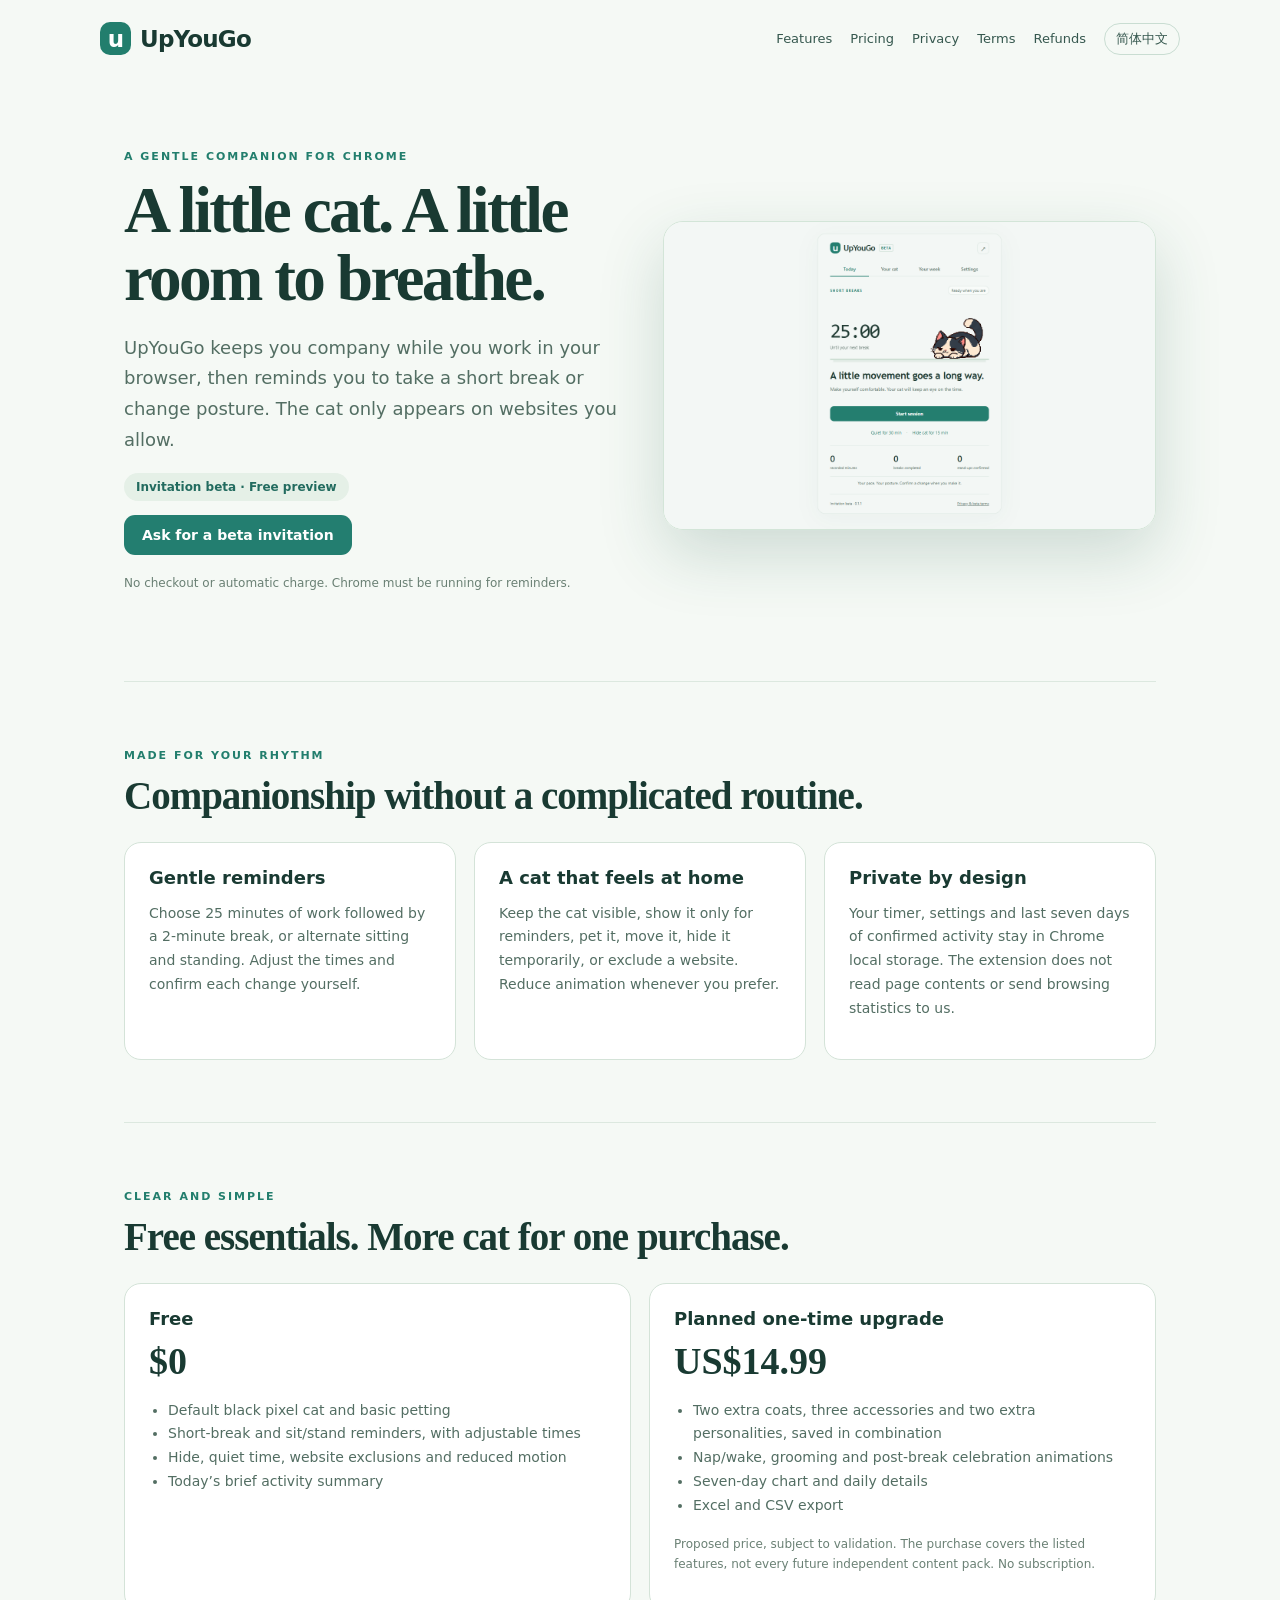
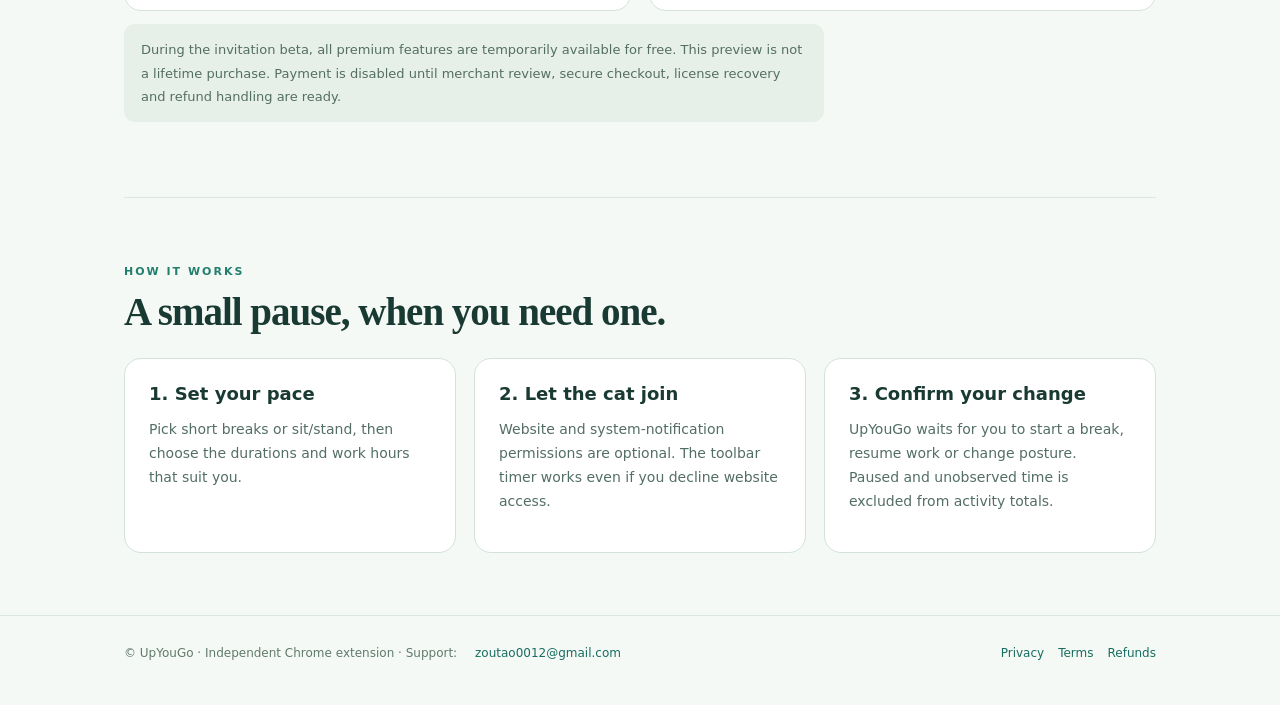
==== index.html @ 4191d061 "Publish UpYouGo beta product website" ====
<!doctype html><html lang="en"><head><meta charset="utf-8"><meta name="viewport" content="width=device-width, initial-scale=1"><title>UpYouGo — a little cat for a better workday</title><meta name="description" content="A quiet pixel cat and gentle break reminders for Chrome. Free essentials and an upcoming one-time premium upgrade."><link rel="stylesheet" href="style.css"></head><body>
<header class="wrap nav"><a class="brand" href="index.html"><span class="mark">u</span>UpYouGo</a><nav class="links" aria-label="Main navigation"><a href="#features">Features</a><a href="#pricing">Pricing</a><a href="privacy.html">Privacy</a><a href="terms.html">Terms</a><a href="refunds.html">Refunds</a><a class="lang" href="index-zh.html" lang="zh-CN">简体中文</a></nav></header>
<main class="wrap"><section class="hero"><div><span class="eyebrow">A gentle companion for Chrome</span><h1>A little cat. A little room to breathe.</h1><p>UpYouGo keeps you company while you work in your browser, then reminds you to take a short break or change posture. The cat only appears on websites you allow.</p><span class="badge">Invitation beta · Free preview</span><br><a class="cta" href="mailto:zoutao0012@gmail.com?subject=UpYouGo%20invitation%20beta">Ask for a beta invitation</a><p class="subtle">No checkout or automatic charge. Chrome must be running for reminders.</p></div><img src="images/timer.png" alt="UpYouGo Chrome extension timer with a pixel cat"></section>
<section class="section" id="features"><span class="eyebrow">Made for your rhythm</span><h2>Companionship without a complicated routine.</h2><div class="grid"><div class="card"><h3>Gentle reminders</h3><p>Choose 25 minutes of work followed by a 2-minute break, or alternate sitting and standing. Adjust the times and confirm each change yourself.</p></div><div class="card"><h3>A cat that feels at home</h3><p>Keep the cat visible, show it only for reminders, pet it, move it, hide it temporarily, or exclude a website. Reduce animation whenever you prefer.</p></div><div class="card"><h3>Private by design</h3><p>Your timer, settings and last seven days of confirmed activity stay in Chrome local storage. The extension does not read page contents or send browsing statistics to us.</p></div></div></section>
<section class="section" id="pricing"><span class="eyebrow">Clear and simple</span><h2>Free essentials. More cat for one purchase.</h2><div class="pricing"><div class="card"><h3>Free</h3><div class="price">$0</div><ul><li>Default black pixel cat and basic petting</li><li>Short-break and sit/stand reminders, with adjustable times</li><li>Hide, quiet time, website exclusions and reduced motion</li><li>Today’s brief activity summary</li></ul></div><div class="card"><h3>Planned one-time upgrade</h3><div class="price">US$14.99</div><ul><li>Two extra coats, three accessories and two extra personalities, saved in combination</li><li>Nap/wake, grooming and post-break celebration animations</li><li>Seven-day chart and daily details</li><li>Excel and CSV export</li></ul><p class="subtle">Proposed price, subject to validation. The purchase covers the listed features, not every future independent content pack. No subscription.</p></div></div><p class="note">During the invitation beta, all premium features are temporarily available for free. This preview is not a lifetime purchase. Payment is disabled until merchant review, secure checkout, license recovery and refund handling are ready.</p></section>
<section class="section"><span class="eyebrow">How it works</span><h2>A small pause, when you need one.</h2><div class="grid"><div class="card"><h3>1. Set your pace</h3><p>Pick short breaks or sit/stand, then choose the durations and work hours that suit you.</p></div><div class="card"><h3>2. Let the cat join</h3><p>Website and system-notification permissions are optional. The toolbar timer works even if you decline website access.</p></div><div class="card"><h3>3. Confirm your change</h3><p>UpYouGo waits for you to start a break, resume work or change posture. Paused and unobserved time is excluded from activity totals.</p></div></div></section>
</main><footer><div class="wrap"><span>© UpYouGo · Independent Chrome extension · Support: <a href="mailto:zoutao0012@gmail.com">zoutao0012@gmail.com</a></span><span><a href="privacy.html">Privacy</a><a href="terms.html">Terms</a><a href="refunds.html">Refunds</a></span></div></footer></body></html>
---- style.css ----
:root{font-family:Inter,ui-sans-serif,system-ui,-apple-system,"Segoe UI",sans-serif;color:#193a32;background:#f5f9f5;font-synthesis:none}*{box-sizing:border-box}body{margin:0}a{color:#176d60}button{font:inherit}.wrap{max-width:1080px;margin:auto;padding:0 24px}.nav{display:flex;align-items:center;justify-content:space-between;gap:20px;padding:22px 0}.brand{display:flex;align-items:center;gap:9px;text-decoration:none;color:#193a32;font-weight:800;font-size:23px;letter-spacing:-.8px}.mark{display:grid;place-items:center;width:31px;height:33px;border-radius:10px;background:#227e6d;color:white;font-weight:900}.links{display:flex;gap:18px;align-items:center;flex-wrap:wrap;font-size:13px}.links a{text-decoration:none;color:#35574e}.links a:hover{text-decoration:underline}.lang{border:1px solid #c9ddd2;border-radius:20px;padding:6px 11px}.hero{display:grid;grid-template-columns:1fr 1fr;align-items:center;gap:46px;padding:68px 0 75px}.eyebrow{text-transform:uppercase;letter-spacing:2px;font-size:11px;font-weight:800;color:#227e6d}.hero h1{font-family:Georgia,serif;font-size:clamp(44px,5.1vw,69px);letter-spacing:-2.7px;line-height:1.04;margin:13px 0 20px}.hero p{font-size:18px;line-height:1.7;color:#536e63;max-width:530px}.hero img{width:100%;border-radius:20px;box-shadow:0 24px 65px #225a4630;border:1px solid #d3e5d8}.badge{display:inline-block;background:#e5f0e7;border-radius:20px;padding:7px 12px;font-weight:700;font-size:12px;color:#226b5f}.cta{display:inline-block;background:#237e70;color:#fff;text-decoration:none;border-radius:11px;padding:12px 18px;font-size:14px;font-weight:700;margin:14px 8px 6px 0}.cta:hover{background:#176a5d}.subtle{font-size:12px!important;color:#6a8074!important}.section{padding:62px 0;border-top:1px solid #dce8df}.section h2{font-family:Georgia,serif;font-size:39px;letter-spacing:-1px;margin:10px 0 24px}.section>p{max-width:700px;line-height:1.8;color:#536e63}.grid{display:grid;grid-template-columns:repeat(3,1fr);gap:18px}.card{border:1px solid #d4e3d8;background:white;border-radius:17px;padding:24px}.card h3{font-size:18px;margin:0 0 10px}.card p,.card li{color:#536e63;line-height:1.7;font-size:14px}.card ul{padding-left:19px}.card img{width:100%;border-radius:10px}.pricing{display:grid;grid-template-columns:1fr 1fr;gap:18px}.price{font:700 38px Georgia,serif;margin:10px 0}.note{padding:14px 17px;background:#e7f0e8;border-radius:11px;color:#29594c;font-size:13px;line-height:1.6}.legal{max-width:780px;padding:50px 24px 85px}.legal h1{font:700 48px Georgia,serif;letter-spacing:-1.5px}.legal h2{font-size:20px;margin:36px 0 10px}.legal p,.legal li{line-height:1.8;color:#455f55}.legal ul{padding-left:22px}footer{border-top:1px solid #dce8df;padding:30px 0 45px;color:#607a6d;font-size:12px}footer .wrap{display:flex;justify-content:space-between;gap:18px;flex-wrap:wrap}footer a{margin-left:14px;text-decoration:none}@media(max-width:760px){.hero,.pricing{grid-template-columns:1fr}.hero{padding:40px 0}.grid{grid-template-columns:1fr}.links{gap:10px}.hero h1{font-size:48px}}
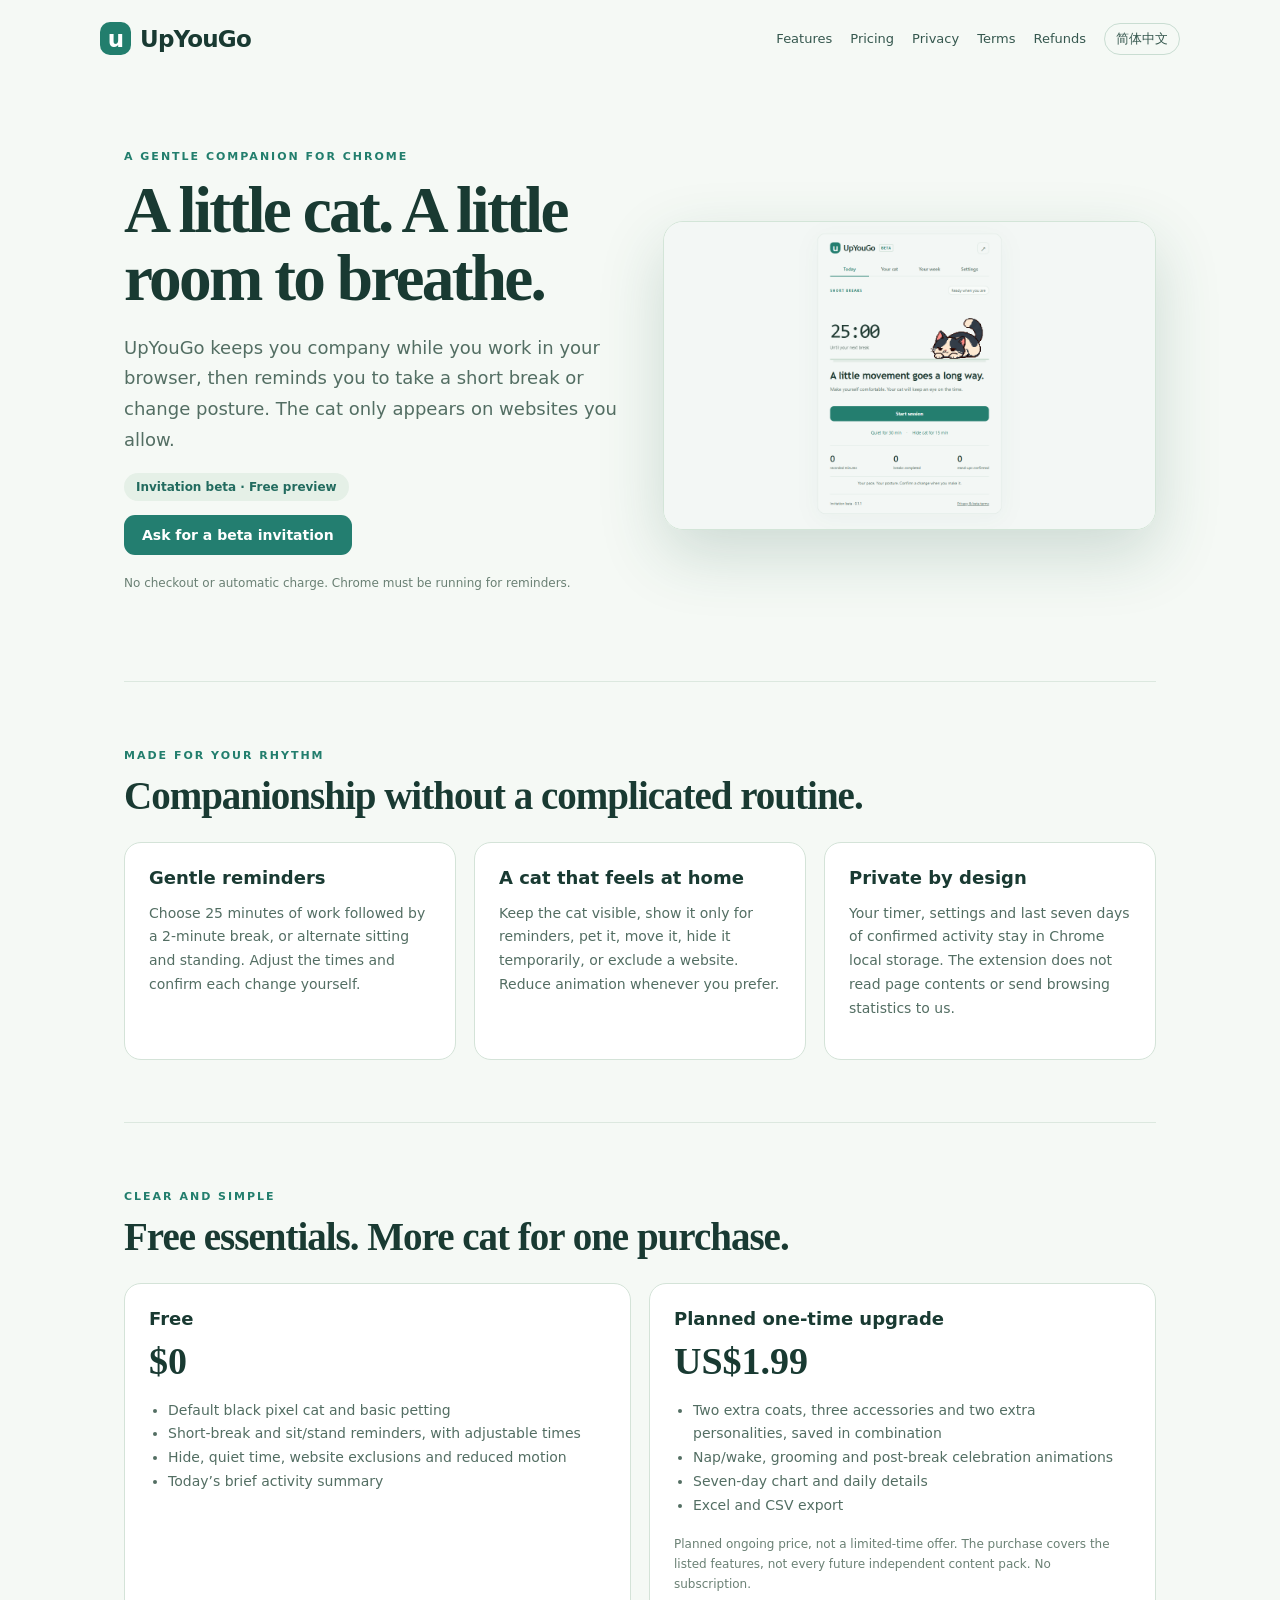
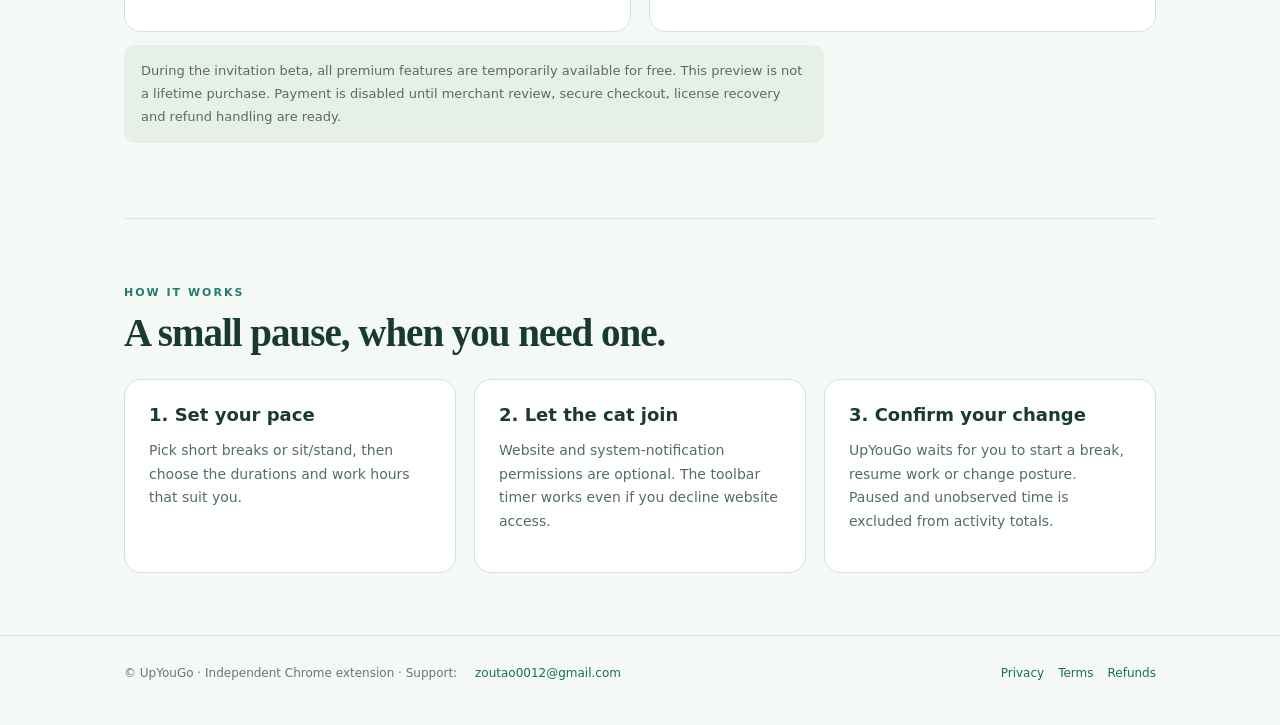
==== commit bf5e4085: "Set planned buyout price to US$1.99" ====
--- a/index.html
+++ b/index.html
@@ -2,6 +2,6 @@
 <header class="wrap nav"><a class="brand" href="index.html"><span class="mark">u</span>UpYouGo</a><nav class="links" aria-label="Main navigation"><a href="#features">Features</a><a href="#pricing">Pricing</a><a href="privacy.html">Privacy</a><a href="terms.html">Terms</a><a href="refunds.html">Refunds</a><a class="lang" href="index-zh.html" lang="zh-CN">简体中文</a></nav></header>
 <main class="wrap"><section class="hero"><div><span class="eyebrow">A gentle companion for Chrome</span><h1>A little cat. A little room to breathe.</h1><p>UpYouGo keeps you company while you work in your browser, then reminds you to take a short break or change posture. The cat only appears on websites you allow.</p><span class="badge">Invitation beta · Free preview</span><br><a class="cta" href="mailto:zoutao0012@gmail.com?subject=UpYouGo%20invitation%20beta">Ask for a beta invitation</a><p class="subtle">No checkout or automatic charge. Chrome must be running for reminders.</p></div><img src="images/timer.png" alt="UpYouGo Chrome extension timer with a pixel cat"></section>
 <section class="section" id="features"><span class="eyebrow">Made for your rhythm</span><h2>Companionship without a complicated routine.</h2><div class="grid"><div class="card"><h3>Gentle reminders</h3><p>Choose 25 minutes of work followed by a 2-minute break, or alternate sitting and standing. Adjust the times and confirm each change yourself.</p></div><div class="card"><h3>A cat that feels at home</h3><p>Keep the cat visible, show it only for reminders, pet it, move it, hide it temporarily, or exclude a website. Reduce animation whenever you prefer.</p></div><div class="card"><h3>Private by design</h3><p>Your timer, settings and last seven days of confirmed activity stay in Chrome local storage. The extension does not read page contents or send browsing statistics to us.</p></div></div></section>
-<section class="section" id="pricing"><span class="eyebrow">Clear and simple</span><h2>Free essentials. More cat for one purchase.</h2><div class="pricing"><div class="card"><h3>Free</h3><div class="price">$0</div><ul><li>Default black pixel cat and basic petting</li><li>Short-break and sit/stand reminders, with adjustable times</li><li>Hide, quiet time, website exclusions and reduced motion</li><li>Today’s brief activity summary</li></ul></div><div class="card"><h3>Planned one-time upgrade</h3><div class="price">US$14.99</div><ul><li>Two extra coats, three accessories and two extra personalities, saved in combination</li><li>Nap/wake, grooming and post-break celebration animations</li><li>Seven-day chart and daily details</li><li>Excel and CSV export</li></ul><p class="subtle">Proposed price, subject to validation. The purchase covers the listed features, not every future independent content pack. No subscription.</p></div></div><p class="note">During the invitation beta, all premium features are temporarily available for free. This preview is not a lifetime purchase. Payment is disabled until merchant review, secure checkout, license recovery and refund handling are ready.</p></section>
+<section class="section" id="pricing"><span class="eyebrow">Clear and simple</span><h2>Free essentials. More cat for one purchase.</h2><div class="pricing"><div class="card"><h3>Free</h3><div class="price">$0</div><ul><li>Default black pixel cat and basic petting</li><li>Short-break and sit/stand reminders, with adjustable times</li><li>Hide, quiet time, website exclusions and reduced motion</li><li>Today’s brief activity summary</li></ul></div><div class="card"><h3>Planned one-time upgrade</h3><div class="price">US$1.99</div><ul><li>Two extra coats, three accessories and two extra personalities, saved in combination</li><li>Nap/wake, grooming and post-break celebration animations</li><li>Seven-day chart and daily details</li><li>Excel and CSV export</li></ul><p class="subtle">Planned ongoing price, not a limited-time offer. The purchase covers the listed features, not every future independent content pack. No subscription.</p></div></div><p class="note">During the invitation beta, all premium features are temporarily available for free. This preview is not a lifetime purchase. Payment is disabled until merchant review, secure checkout, license recovery and refund handling are ready.</p></section>
 <section class="section"><span class="eyebrow">How it works</span><h2>A small pause, when you need one.</h2><div class="grid"><div class="card"><h3>1. Set your pace</h3><p>Pick short breaks or sit/stand, then choose the durations and work hours that suit you.</p></div><div class="card"><h3>2. Let the cat join</h3><p>Website and system-notification permissions are optional. The toolbar timer works even if you decline website access.</p></div><div class="card"><h3>3. Confirm your change</h3><p>UpYouGo waits for you to start a break, resume work or change posture. Paused and unobserved time is excluded from activity totals.</p></div></div></section>
 </main><footer><div class="wrap"><span>© UpYouGo · Independent Chrome extension · Support: <a href="mailto:zoutao0012@gmail.com">zoutao0012@gmail.com</a></span><span><a href="privacy.html">Privacy</a><a href="terms.html">Terms</a><a href="refunds.html">Refunds</a></span></div></footer></body></html>
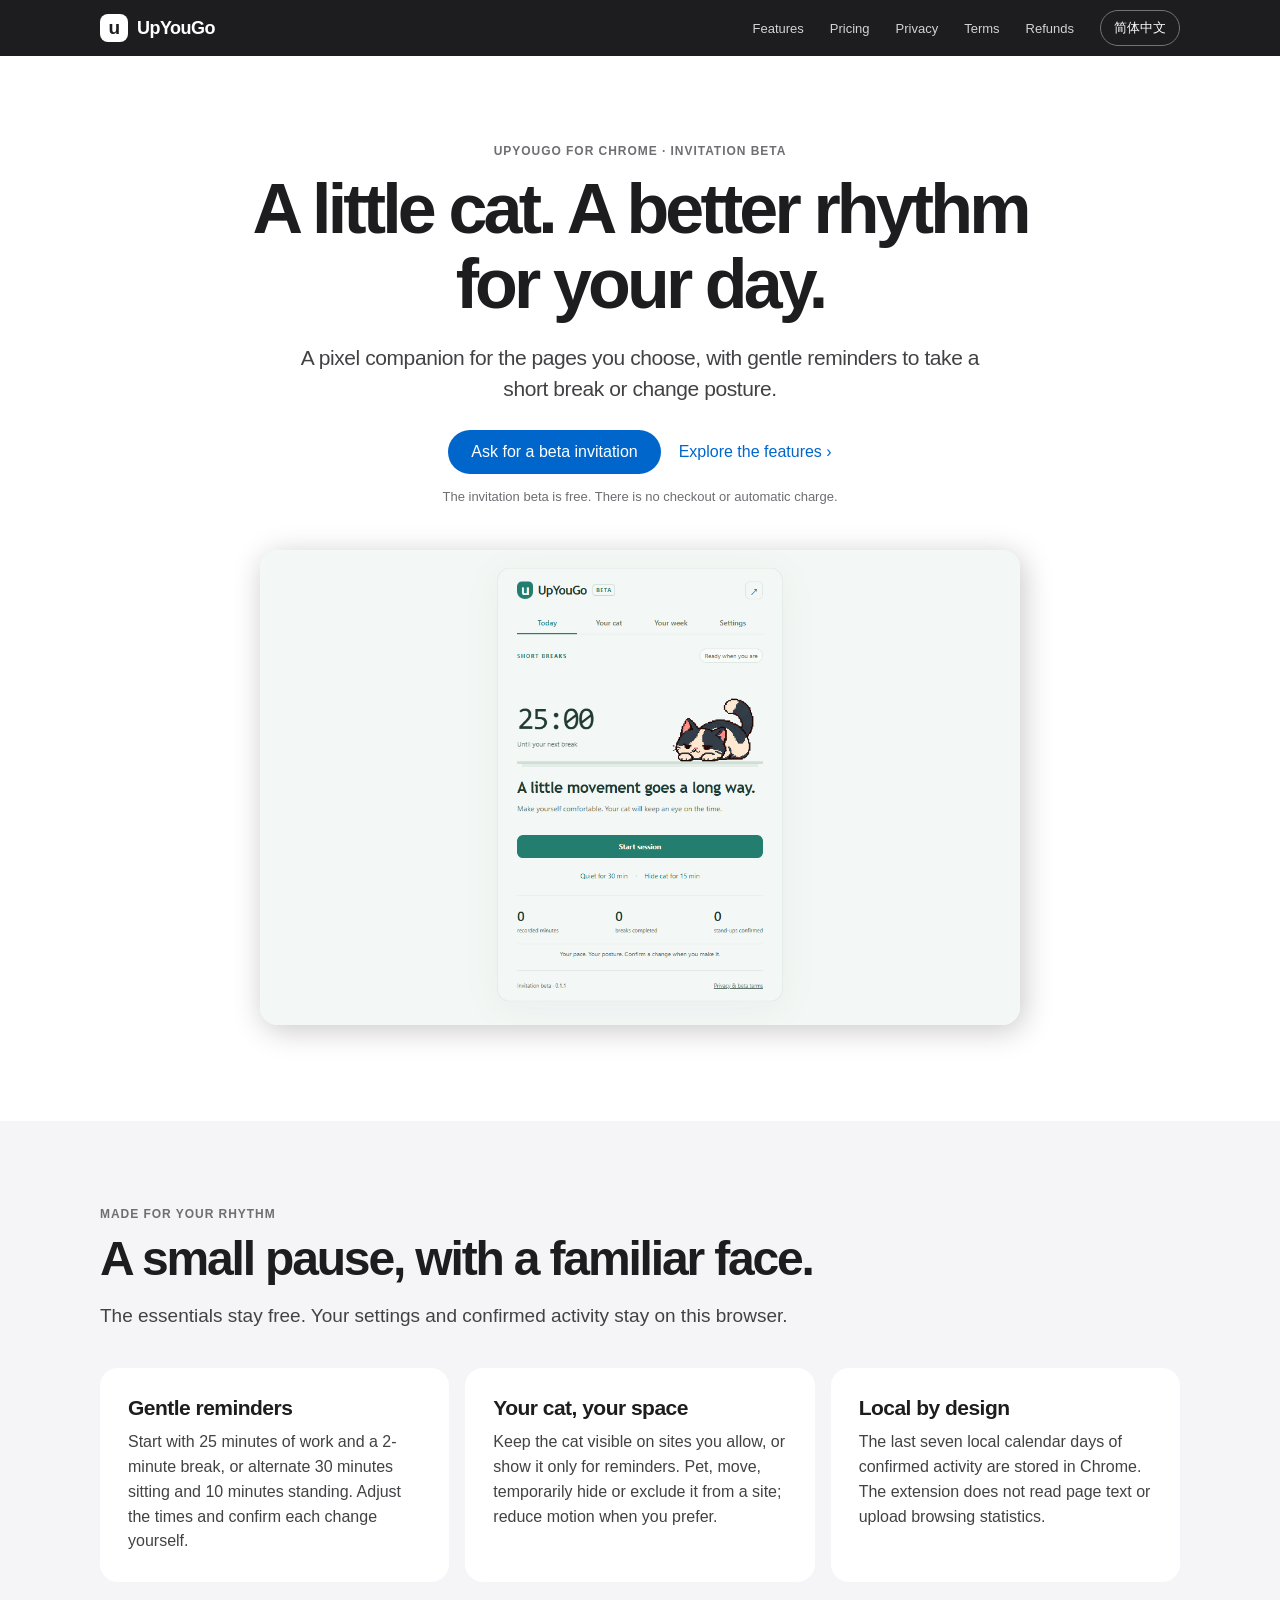
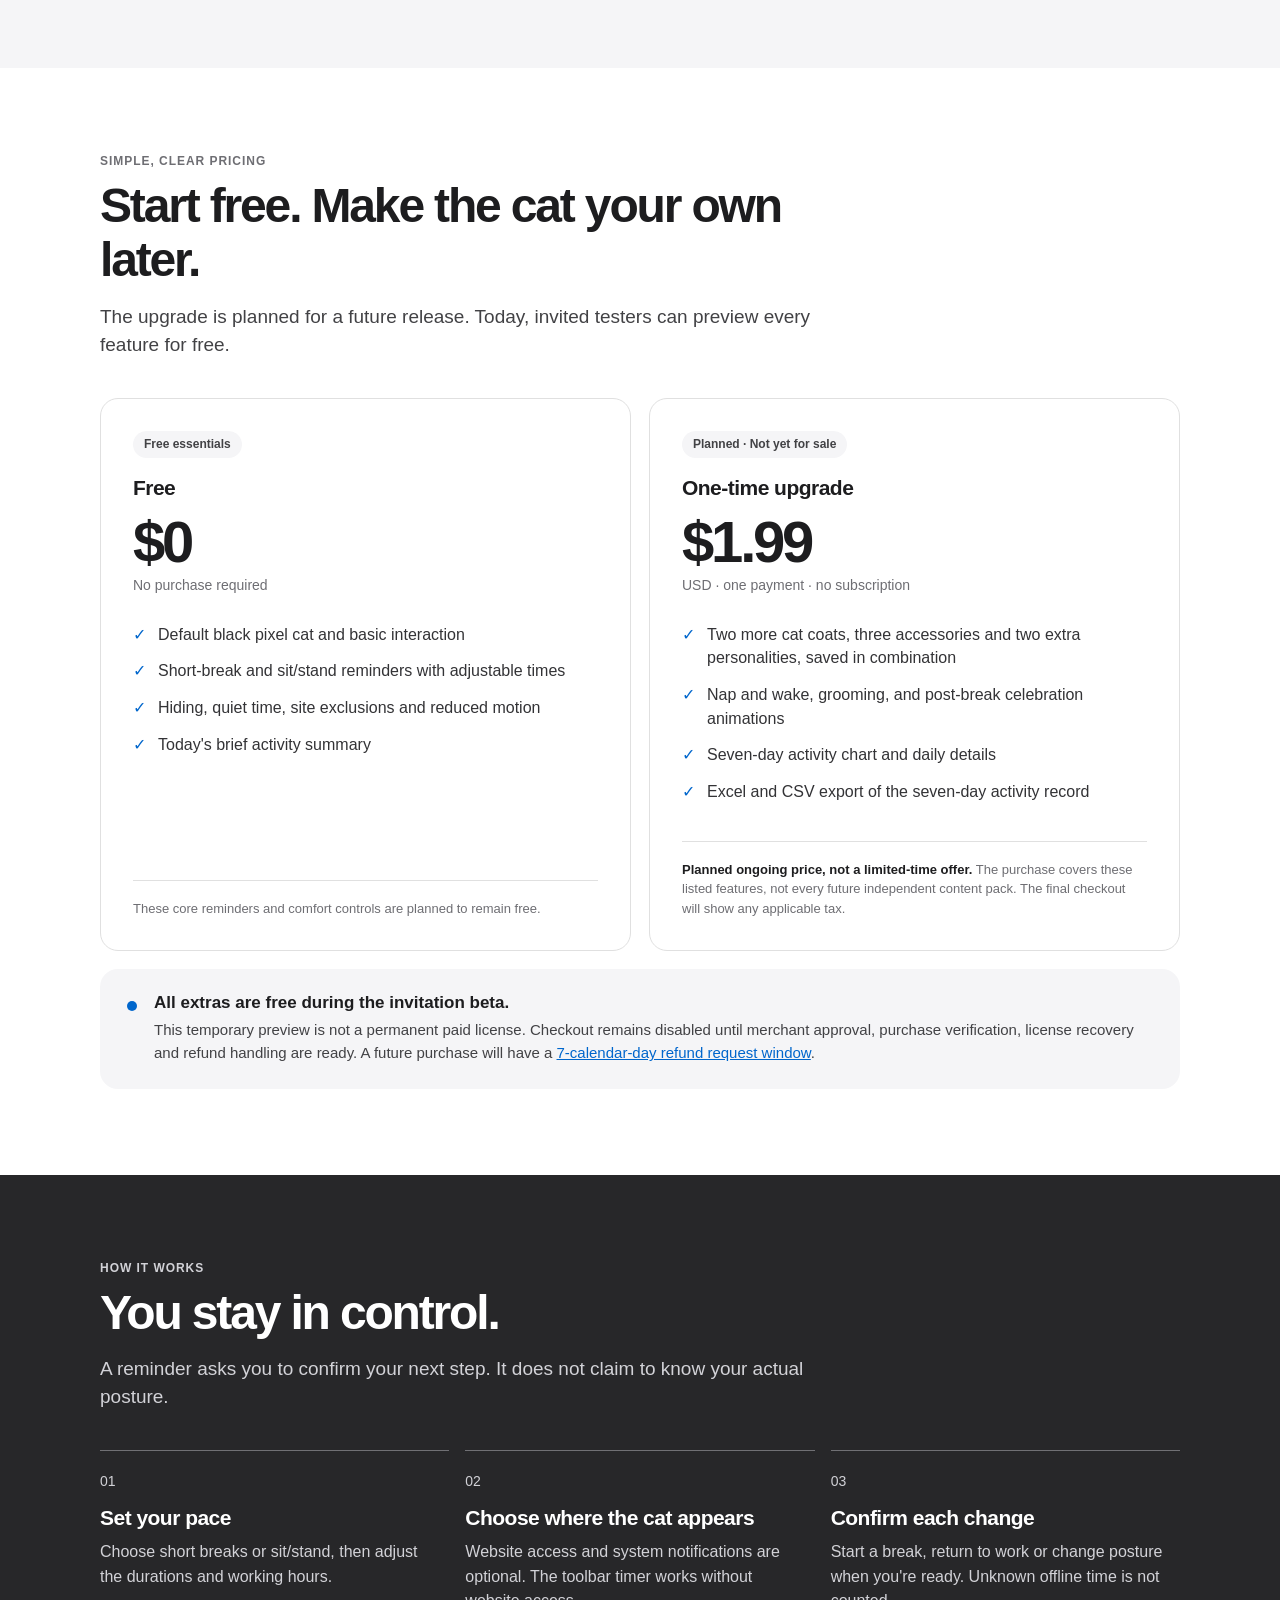
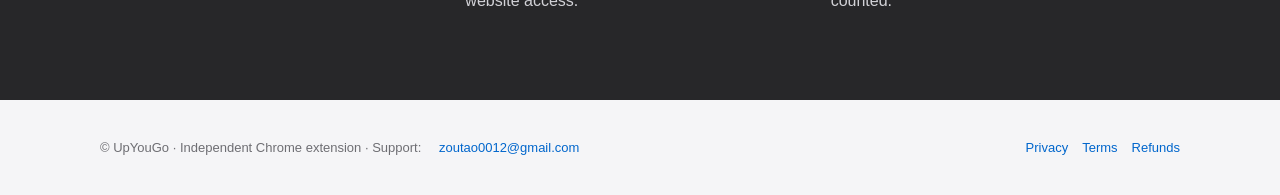
==== commit e49e7a11: "Redesign UpYouGo site and clarify beta pricing" ====
--- a/index.html
+++ b/index.html
@@ -1,7 +1,94 @@
-<!doctype html><html lang="en"><head><meta charset="utf-8"><meta name="viewport" content="width=device-width, initial-scale=1"><title>UpYouGo — a little cat for a better workday</title><meta name="description" content="A quiet pixel cat and gentle break reminders for Chrome. Free essentials and an upcoming one-time premium upgrade."><link rel="stylesheet" href="style.css"></head><body>
-<header class="wrap nav"><a class="brand" href="index.html"><span class="mark">u</span>UpYouGo</a><nav class="links" aria-label="Main navigation"><a href="#features">Features</a><a href="#pricing">Pricing</a><a href="privacy.html">Privacy</a><a href="terms.html">Terms</a><a href="refunds.html">Refunds</a><a class="lang" href="index-zh.html" lang="zh-CN">简体中文</a></nav></header>
-<main class="wrap"><section class="hero"><div><span class="eyebrow">A gentle companion for Chrome</span><h1>A little cat. A little room to breathe.</h1><p>UpYouGo keeps you company while you work in your browser, then reminds you to take a short break or change posture. The cat only appears on websites you allow.</p><span class="badge">Invitation beta · Free preview</span><br><a class="cta" href="mailto:zoutao0012@gmail.com?subject=UpYouGo%20invitation%20beta">Ask for a beta invitation</a><p class="subtle">No checkout or automatic charge. Chrome must be running for reminders.</p></div><img src="images/timer.png" alt="UpYouGo Chrome extension timer with a pixel cat"></section>
-<section class="section" id="features"><span class="eyebrow">Made for your rhythm</span><h2>Companionship without a complicated routine.</h2><div class="grid"><div class="card"><h3>Gentle reminders</h3><p>Choose 25 minutes of work followed by a 2-minute break, or alternate sitting and standing. Adjust the times and confirm each change yourself.</p></div><div class="card"><h3>A cat that feels at home</h3><p>Keep the cat visible, show it only for reminders, pet it, move it, hide it temporarily, or exclude a website. Reduce animation whenever you prefer.</p></div><div class="card"><h3>Private by design</h3><p>Your timer, settings and last seven days of confirmed activity stay in Chrome local storage. The extension does not read page contents or send browsing statistics to us.</p></div></div></section>
-<section class="section" id="pricing"><span class="eyebrow">Clear and simple</span><h2>Free essentials. More cat for one purchase.</h2><div class="pricing"><div class="card"><h3>Free</h3><div class="price">$0</div><ul><li>Default black pixel cat and basic petting</li><li>Short-break and sit/stand reminders, with adjustable times</li><li>Hide, quiet time, website exclusions and reduced motion</li><li>Today’s brief activity summary</li></ul></div><div class="card"><h3>Planned one-time upgrade</h3><div class="price">US$1.99</div><ul><li>Two extra coats, three accessories and two extra personalities, saved in combination</li><li>Nap/wake, grooming and post-break celebration animations</li><li>Seven-day chart and daily details</li><li>Excel and CSV export</li></ul><p class="subtle">Planned ongoing price, not a limited-time offer. The purchase covers the listed features, not every future independent content pack. No subscription.</p></div></div><p class="note">During the invitation beta, all premium features are temporarily available for free. This preview is not a lifetime purchase. Payment is disabled until merchant review, secure checkout, license recovery and refund handling are ready.</p></section>
-<section class="section"><span class="eyebrow">How it works</span><h2>A small pause, when you need one.</h2><div class="grid"><div class="card"><h3>1. Set your pace</h3><p>Pick short breaks or sit/stand, then choose the durations and work hours that suit you.</p></div><div class="card"><h3>2. Let the cat join</h3><p>Website and system-notification permissions are optional. The toolbar timer works even if you decline website access.</p></div><div class="card"><h3>3. Confirm your change</h3><p>UpYouGo waits for you to start a break, resume work or change posture. Paused and unobserved time is excluded from activity totals.</p></div></div></section>
-</main><footer><div class="wrap"><span>© UpYouGo · Independent Chrome extension · Support: <a href="mailto:zoutao0012@gmail.com">zoutao0012@gmail.com</a></span><span><a href="privacy.html">Privacy</a><a href="terms.html">Terms</a><a href="refunds.html">Refunds</a></span></div></footer></body></html>
+<!doctype html>
+<html lang="en">
+<head>
+  <meta charset="utf-8">
+  <meta name="viewport" content="width=device-width, initial-scale=1">
+  <title>UpYouGo — a little cat for a better workday</title>
+  <meta name="description" content="A pixel cat and gentle break reminders for Chrome. Free invitation beta; a US$1.99 one-time upgrade is planned, with no checkout yet.">
+  <link rel="stylesheet" href="style.css">
+</head>
+<body>
+  <header class="site-header">
+    <div class="wrap nav">
+      <a class="brand" href="index.html"><span class="mark" aria-hidden="true">u</span>UpYouGo</a>
+      <nav class="links" aria-label="Main navigation">
+        <a href="#features">Features</a><a href="#pricing">Pricing</a><a href="privacy.html">Privacy</a><a href="terms.html">Terms</a><a href="refunds.html">Refunds</a><a class="lang" href="index-zh.html" lang="zh-CN">简体中文</a>
+      </nav>
+    </div>
+  </header>
+  <main>
+    <section class="hero wrap" aria-labelledby="hero-title">
+      <span class="eyebrow">UpYouGo for Chrome · Invitation beta</span>
+      <h1 id="hero-title">A little cat. A better rhythm for your day.</h1>
+      <p class="lead">A pixel companion for the pages you choose, with gentle reminders to take a short break or change posture.</p>
+      <div class="hero-actions">
+        <a class="cta" href="mailto:zoutao0012@gmail.com?subject=UpYouGo%20invitation%20beta">Ask for a beta invitation</a>
+        <a class="text-link" href="#features">Explore the features ›</a>
+      </div>
+      <p class="fine-print">The invitation beta is free. There is no checkout or automatic charge.</p>
+      <img class="hero-image" src="images/timer.png" alt="The UpYouGo timer panel showing the pixel cat" width="760">
+    </section>
+    <section class="section section-muted" id="features" aria-labelledby="features-title">
+      <div class="wrap">
+        <span class="eyebrow">Made for your rhythm</span>
+        <h2 id="features-title">A small pause, with a familiar face.</h2>
+        <p class="section-lead">The essentials stay free. Your settings and confirmed activity stay on this browser.</p>
+        <div class="feature-grid">
+          <div class="feature-card"><h3>Gentle reminders</h3><p>Start with 25 minutes of work and a 2-minute break, or alternate 30 minutes sitting and 10 minutes standing. Adjust the times and confirm each change yourself.</p></div>
+          <div class="feature-card"><h3>Your cat, your space</h3><p>Keep the cat visible on sites you allow, or show it only for reminders. Pet, move, temporarily hide or exclude it from a site; reduce motion when you prefer.</p></div>
+          <div class="feature-card"><h3>Local by design</h3><p>The last seven local calendar days of confirmed activity are stored in Chrome. The extension does not read page text or upload browsing statistics.</p></div>
+        </div>
+      </div>
+    </section>
+    <section class="section" id="pricing" aria-labelledby="pricing-title">
+      <div class="wrap">
+        <span class="eyebrow">Simple, clear pricing</span>
+        <h2 id="pricing-title">Start free. Make the cat your own later.</h2>
+        <p class="section-lead">The upgrade is planned for a future release. Today, invited testers can preview every feature for free.</p>
+        <div class="pricing">
+          <article class="price-card">
+            <span class="plan-status">Free essentials</span>
+            <h3>Free</h3>
+            <span class="price-amount">$0</span>
+            <span class="price-unit">No purchase required</span>
+            <ul>
+              <li>Default black pixel cat and basic interaction</li>
+              <li>Short-break and sit/stand reminders with adjustable times</li>
+              <li>Hiding, quiet time, site exclusions and reduced motion</li>
+              <li>Today's brief activity summary</li>
+            </ul>
+            <p class="price-foot">These core reminders and comfort controls are planned to remain free.</p>
+          </article>
+          <article class="price-card">
+            <span class="plan-status">Planned · Not yet for sale</span>
+            <h3>One-time upgrade</h3>
+            <data class="price-amount" value="1.99">$1.99</data>
+            <span class="price-unit">USD · one payment · no subscription</span>
+            <ul>
+              <li>Two more cat coats, three accessories and two extra personalities, saved in combination</li>
+              <li>Nap and wake, grooming, and post-break celebration animations</li>
+              <li>Seven-day activity chart and daily details</li>
+              <li>Excel and CSV export of the seven-day activity record</li>
+            </ul>
+            <p class="price-foot"><strong>Planned ongoing price, not a limited-time offer.</strong> The purchase covers these listed features, not every future independent content pack. The final checkout will show any applicable tax.</p>
+          </article>
+        </div>
+        <div class="beta-note"><span class="beta-dot" aria-hidden="true"></span><div><strong>All extras are free during the invitation beta.</strong><p>This temporary preview is not a permanent paid license. Checkout remains disabled until merchant approval, purchase verification, license recovery and refund handling are ready. A future purchase will have a <a href="refunds.html">7-calendar-day refund request window</a>.</p></div></div>
+      </div>
+    </section>
+    <section class="section section-dark" aria-labelledby="steps-title">
+      <div class="wrap">
+        <span class="eyebrow">How it works</span>
+        <h2 id="steps-title">You stay in control.</h2>
+        <p class="section-lead">A reminder asks you to confirm your next step. It does not claim to know your actual posture.</p>
+        <div class="step-grid">
+          <div class="step-card"><span class="step-number">01</span><h3>Set your pace</h3><p>Choose short breaks or sit/stand, then adjust the durations and working hours.</p></div>
+          <div class="step-card"><span class="step-number">02</span><h3>Choose where the cat appears</h3><p>Website access and system notifications are optional. The toolbar timer works without website access.</p></div>
+          <div class="step-card"><span class="step-number">03</span><h3>Confirm each change</h3><p>Start a break, return to work or change posture when you're ready. Unknown offline time is not counted.</p></div>
+        </div>
+      </div>
+    </section>
+  </main>
+  <footer><div class="wrap"><span>© UpYouGo · Independent Chrome extension · Support: <a href="mailto:zoutao0012@gmail.com">zoutao0012@gmail.com</a></span><span><a href="privacy.html">Privacy</a><a href="terms.html">Terms</a><a href="refunds.html">Refunds</a></span></div></footer>
+</body>
+</html>
--- a/style.css
+++ b/style.css
@@ -1 +1,67 @@
-:root{font-family:Inter,ui-sans-serif,system-ui,-apple-system,"Segoe UI",sans-serif;color:#193a32;background:#f5f9f5;font-synthesis:none}*{box-sizing:border-box}body{margin:0}a{color:#176d60}button{font:inherit}.wrap{max-width:1080px;margin:auto;padding:0 24px}.nav{display:flex;align-items:center;justify-content:space-between;gap:20px;padding:22px 0}.brand{display:flex;align-items:center;gap:9px;text-decoration:none;color:#193a32;font-weight:800;font-size:23px;letter-spacing:-.8px}.mark{display:grid;place-items:center;width:31px;height:33px;border-radius:10px;background:#227e6d;color:white;font-weight:900}.links{display:flex;gap:18px;align-items:center;flex-wrap:wrap;font-size:13px}.links a{text-decoration:none;color:#35574e}.links a:hover{text-decoration:underline}.lang{border:1px solid #c9ddd2;border-radius:20px;padding:6px 11px}.hero{display:grid;grid-template-columns:1fr 1fr;align-items:center;gap:46px;padding:68px 0 75px}.eyebrow{text-transform:uppercase;letter-spacing:2px;font-size:11px;font-weight:800;color:#227e6d}.hero h1{font-family:Georgia,serif;font-size:clamp(44px,5.1vw,69px);letter-spacing:-2.7px;line-height:1.04;margin:13px 0 20px}.hero p{font-size:18px;line-height:1.7;color:#536e63;max-width:530px}.hero img{width:100%;border-radius:20px;box-shadow:0 24px 65px #225a4630;border:1px solid #d3e5d8}.badge{display:inline-block;background:#e5f0e7;border-radius:20px;padding:7px 12px;font-weight:700;font-size:12px;color:#226b5f}.cta{display:inline-block;background:#237e70;color:#fff;text-decoration:none;border-radius:11px;padding:12px 18px;font-size:14px;font-weight:700;margin:14px 8px 6px 0}.cta:hover{background:#176a5d}.subtle{font-size:12px!important;color:#6a8074!important}.section{padding:62px 0;border-top:1px solid #dce8df}.section h2{font-family:Georgia,serif;font-size:39px;letter-spacing:-1px;margin:10px 0 24px}.section>p{max-width:700px;line-height:1.8;color:#536e63}.grid{display:grid;grid-template-columns:repeat(3,1fr);gap:18px}.card{border:1px solid #d4e3d8;background:white;border-radius:17px;padding:24px}.card h3{font-size:18px;margin:0 0 10px}.card p,.card li{color:#536e63;line-height:1.7;font-size:14px}.card ul{padding-left:19px}.card img{width:100%;border-radius:10px}.pricing{display:grid;grid-template-columns:1fr 1fr;gap:18px}.price{font:700 38px Georgia,serif;margin:10px 0}.note{padding:14px 17px;background:#e7f0e8;border-radius:11px;color:#29594c;font-size:13px;line-height:1.6}.legal{max-width:780px;padding:50px 24px 85px}.legal h1{font:700 48px Georgia,serif;letter-spacing:-1.5px}.legal h2{font-size:20px;margin:36px 0 10px}.legal p,.legal li{line-height:1.8;color:#455f55}.legal ul{padding-left:22px}footer{border-top:1px solid #dce8df;padding:30px 0 45px;color:#607a6d;font-size:12px}footer .wrap{display:flex;justify-content:space-between;gap:18px;flex-wrap:wrap}footer a{margin-left:14px;text-decoration:none}@media(max-width:760px){.hero,.pricing{grid-template-columns:1fr}.hero{padding:40px 0}.grid{grid-template-columns:1fr}.links{gap:10px}.hero h1{font-size:48px}}
+:root{font-family:-apple-system,BlinkMacSystemFont,"SF Pro Text","Segoe UI",sans-serif;color:#1d1d1f;background:#fff;font-synthesis:none}
+*{box-sizing:border-box}
+html{scroll-behavior:smooth}
+body{margin:0}
+a{color:#0066cc}
+a:focus-visible{outline:2px solid #0071e3;outline-offset:4px;border-radius:4px}
+.wrap{width:min(100% - 48px,1080px);margin-inline:auto}
+.site-header{background:#1d1d1f;color:#f5f5f7}
+.nav{min-height:56px;display:flex;align-items:center;justify-content:space-between;gap:24px}
+.brand{display:inline-flex;align-items:center;gap:9px;color:#fff;text-decoration:none;font-size:18px;font-weight:600;letter-spacing:-.03em;white-space:nowrap}
+.mark{display:grid;place-items:center;width:28px;height:28px;border-radius:8px;background:#fff;color:#1d1d1f;font-size:19px;font-weight:700}
+.links{display:flex;align-items:center;justify-content:flex-end;gap:26px;flex-wrap:wrap}
+.links a{color:#d2d2d7;text-decoration:none;font-size:13px}
+.links a:hover{color:#fff}
+.links .lang{color:#fff;border:1px solid #727278;border-radius:999px;padding:8px 13px}
+.eyebrow{display:block;color:#6e6e73;font-size:12px;font-weight:600;letter-spacing:.08em;text-transform:uppercase}
+.hero{padding:88px 0 96px;text-align:center}
+.hero h1{max-width:830px;margin:14px auto 20px;font-size:clamp(42px,6vw,70px);font-weight:600;letter-spacing:-.055em;line-height:1.07}
+.hero .lead{max-width:710px;margin:0 auto;color:#424245;font-size:21px;line-height:1.48;letter-spacing:-.02em}
+.hero-actions{display:flex;justify-content:center;align-items:center;gap:18px;flex-wrap:wrap;margin:26px 0 12px}
+.cta{display:inline-flex;align-items:center;justify-content:center;min-height:44px;padding:11px 23px;border-radius:999px;background:#0066cc;color:#fff;text-decoration:none;font-size:16px}
+.cta:hover{background:#0071e3}
+.cta:active{transform:scale(.95)}
+.text-link{text-decoration:none;font-size:16px}
+.text-link:hover{text-decoration:underline}
+.hero-image{display:block;width:min(100%,760px);height:auto;margin:44px auto 0;border-radius:18px;box-shadow:3px 5px 30px rgba(0,0,0,.22)}
+.fine-print{color:#6e6e73;font-size:13px;line-height:1.5}
+.section{padding:86px 0}
+.section-muted{background:#f5f5f7}
+.section-dark{background:#272729;color:#fff}
+.section-dark .eyebrow{color:#d2d2d7}
+.section h2{max-width:750px;margin:11px 0 15px;font-size:clamp(34px,4.2vw,48px);font-weight:600;letter-spacing:-.045em;line-height:1.13}
+.section-lead{max-width:720px;margin:0 0 38px;color:#424245;font-size:19px;line-height:1.5}
+.section-dark .section-lead{color:#d2d2d7}
+.feature-grid,.step-grid{display:grid;grid-template-columns:repeat(3,minmax(0,1fr));gap:16px}
+.feature-card{min-width:0;border-radius:18px;background:#fff;padding:28px}
+.feature-card h3,.step-card h3{margin:0 0 10px;font-size:21px;font-weight:600;letter-spacing:-.025em}
+.feature-card p,.step-card p{margin:0;color:#424245;font-size:16px;line-height:1.55}
+.step-card{min-width:0;border-top:1px solid #707074;padding:22px 10px 0 0}
+.step-card p{color:#d2d2d7}
+.step-number{display:block;margin-bottom:17px;color:#d2d2d7;font-size:14px}
+.pricing{display:grid;grid-template-columns:repeat(2,minmax(0,1fr));gap:18px;margin-top:37px}
+.price-card{min-width:0;border:1px solid #e0e0e0;border-radius:18px;padding:32px;display:flex;flex-direction:column}
+.price-card h3{margin:0;font-size:21px;letter-spacing:-.025em}
+.plan-status{display:inline-flex;align-items:center;align-self:flex-start;min-height:27px;margin:0 0 18px;padding:4px 11px;border-radius:999px;background:#f5f5f7;color:#424245;font-size:12px;font-weight:600}
+.price-amount{display:block;margin:12px 0 4px;font-size:clamp(44px,5vw,58px);line-height:1.05;font-weight:600;letter-spacing:-.055em;white-space:nowrap;font-variant-numeric:tabular-nums}
+.price-unit{color:#6e6e73;font-size:14px}
+.price-card ul{list-style:none;padding:0;margin:30px 0 24px}
+.price-card li{position:relative;padding:0 0 13px 25px;color:#333336;font-size:16px;line-height:1.48}
+.price-card li:before{content:"✓";position:absolute;left:0;color:#0066cc;font-weight:600}
+.price-foot{margin:auto 0 0;padding-top:18px;border-top:1px solid #e0e0e0;color:#6e6e73;font-size:13px;line-height:1.5}
+.price-foot strong{color:#1d1d1f;font-weight:600}
+.beta-note{display:flex;align-items:flex-start;gap:17px;margin-top:18px;padding:24px 27px;border-radius:18px;background:#f5f5f7}
+.beta-note strong{display:block;margin-bottom:5px;font-size:17px}
+.beta-note p{margin:0;color:#424245;font-size:15px;line-height:1.55}
+.beta-dot{flex:none;width:10px;height:10px;margin-top:8px;border-radius:50%;background:#0066cc}
+.legal{max-width:780px;padding:62px 0 90px}
+.legal h1{font-size:clamp(38px,5vw,54px);font-weight:600;letter-spacing:-.045em}
+.legal h2{font-size:22px;margin:36px 0 10px}
+.legal p,.legal li{line-height:1.65;color:#424245;font-size:16px}
+.legal ul{padding-left:22px}
+footer{background:#f5f5f7;padding:40px 0;color:#6e6e73;font-size:13px}
+footer .wrap{display:flex;justify-content:space-between;align-items:center;gap:18px;flex-wrap:wrap}
+footer a{text-decoration:none;margin-left:14px}
+@media(max-width:760px){.wrap{width:min(100% - 36px,1080px)}.nav{padding-block:15px;align-items:flex-start;flex-direction:column;gap:15px}.links{justify-content:flex-start;gap:12px 18px}.hero{padding:64px 0 70px}.hero .lead{font-size:18px}.hero-image{margin-top:32px}.section{padding:65px 0}.feature-grid,.step-grid,.pricing{grid-template-columns:1fr}.price-card{padding:27px}.legal{padding:40px 0 70px}}
+@media(max-width:420px){.hero h1{font-size:39px}.price-amount{font-size:48px}.links a{font-size:12px}.beta-note{padding:20px}}
+@media(prefers-reduced-motion:reduce){html{scroll-behavior:auto}.cta:active{transform:none}}
